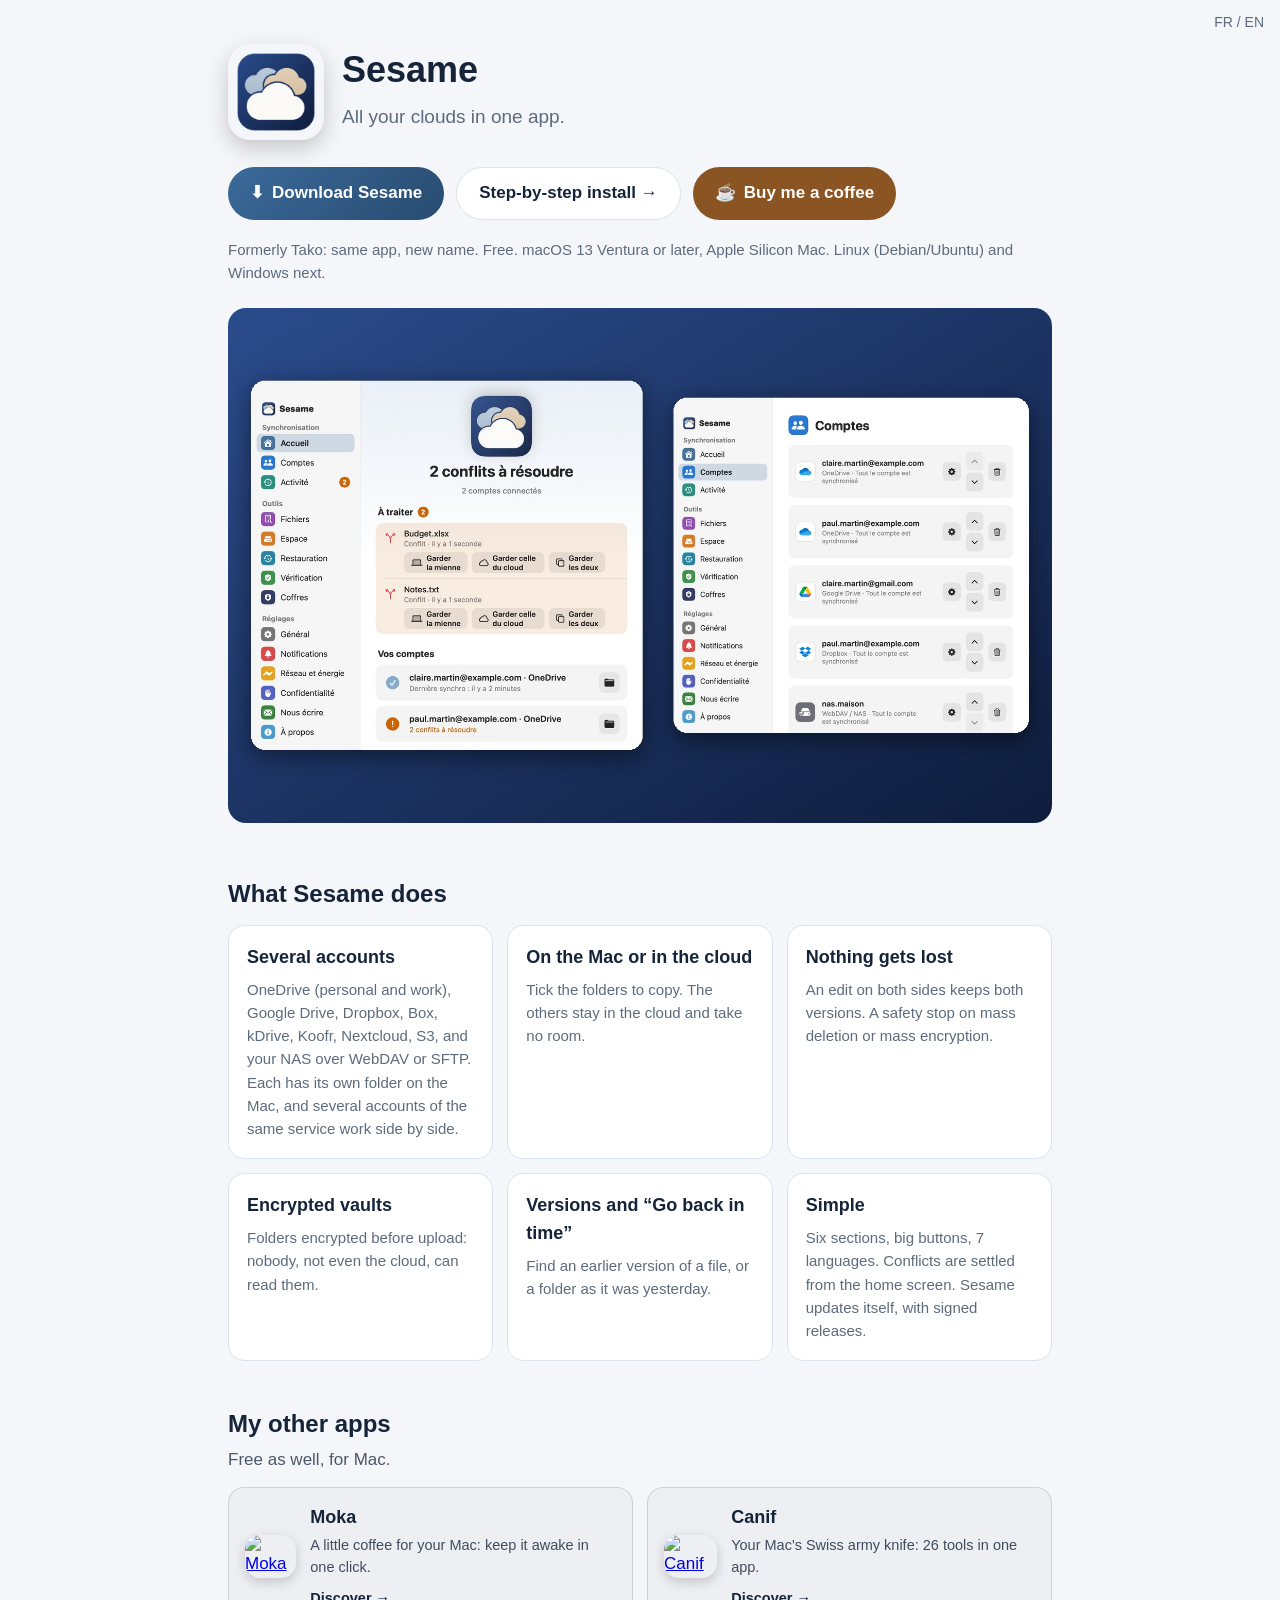
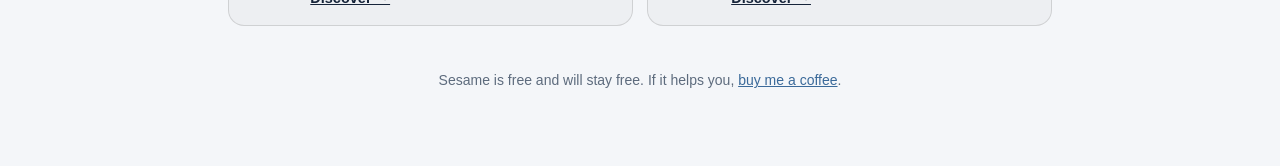
==== index.html @ ba9a7ed6 "Pages : plus de noms d'apps tierces, Canif 26 outils, Sesame se met à jour toute seule" ====
<!doctype html>
<html lang="fr">
<head>
<meta charset="utf-8">
<meta name="viewport" content="width=device-width, initial-scale=1">
<title>Sesame — tous vos clouds dans une seule application</title>
<link rel="icon" href="icon.png?v=20261104n">
<meta name="description" content="Sesame garde vos comptes OneDrive, Google Drive, Dropbox, Box et vos NAS synchronisés avec votre Mac. Vous choisissez ce qui est copié et ce qui reste dans le cloud.">
<meta property="og:title" content="Sesame — tous vos clouds dans une seule application">
<meta property="og:image" content="https://xavier38.github.io/sesame/promo.jpg?v=20261104n">
<style>
  :root { --bg:#f4f6f9; --card:#fff; --ink:#16243a; --muted:#5d6b7d; --moss:#3b6a9a; --forest:#284b70; --line:#dde3ea; }
  @media (prefers-color-scheme: dark) { :root { --bg:#11161d; --card:#1a212b; --ink:#e8edf3; --muted:#93a1b2; --line:#2a3441; --moss:#8fb4da; } }
  * { box-sizing:border-box; }
  body { margin:0; background:var(--bg); color:var(--ink); font:17px/1.55 -apple-system, BlinkMacSystemFont, "Segoe UI", Roboto, sans-serif; }
  main { max-width:860px; margin:0 auto; padding:34px 18px 60px; }
  .retour { display:inline-block; margin-bottom:10px; color:var(--moss); text-decoration:none; font-weight:600; }
  h1 { font-size:36px; margin:8px 0 4px; } h2 { font-size:24px; margin:40px 0 12px; }
  .tag { color:var(--muted); font-size:19px; margin:0 0 18px; }
  .btns { display:flex; flex-wrap:wrap; gap:12px; margin:18px 0; }
  .btn { display:inline-flex; align-items:center; gap:8px; padding:12px 22px; border-radius:999px; font-weight:700; text-decoration:none; color:#fff; background:linear-gradient(135deg,#3b6a9a,#284b70); }
  .btn.cafe { background:#8a5522; } .btn.plain { background:var(--card); color:var(--ink); border:1px solid var(--line); }
  .grid { display:grid; grid-template-columns:repeat(auto-fit,minmax(240px,1fr)); gap:14px; }
  .card { background:var(--card); border:1px solid var(--line); border-radius:16px; padding:18px; } .card h3 { margin:0 0 6px; font-size:18px; } .card p { margin:0; color:var(--muted); font-size:15px; }
  img.promo { width:100%; border-radius:18px; margin:6px 0 4px; }
  ol.etapes { padding-left:0; list-style:none; counter-reset:e; } ol.etapes li { counter-increment:e; background:var(--card); border:1px solid var(--line); border-radius:16px; padding:16px 16px 16px 64px; margin:12px 0; position:relative; }
  ol.etapes li::before { content:counter(e); position:absolute; left:16px; top:14px; width:34px; height:34px; border-radius:50%; background:var(--moss); color:#fff; font-weight:700; display:grid; place-items:center; }
  ol.etapes b { display:block; margin-bottom:2px; } .note { background:var(--card); border-left:4px solid #cc5c00; border-radius:8px; padding:12px 16px; margin:14px 0; color:var(--muted); font-size:15px; }
  footer { text-align:center; color:var(--muted); font-size:14px; margin-top:44px; } footer a { color:var(--moss); }
  .lang-en { display:none; } html.en .lang-fr { display:none; } html.en .lang-en { display:revert; }
  .switch { position:absolute; top:12px; right:16px; font-size:14px; } .switch a { color:var(--muted); cursor:pointer; }
</style>
</head>
<body>
<div class="switch"><a onclick="document.documentElement.classList.toggle('en')">FR / EN</a></div>
<main>
  <div style="display:flex;gap:18px;align-items:center;flex-wrap:wrap">
    <img src="icon.png?v=20261104n" alt="Sesame" width="96" height="96" style="border-radius:22px;box-shadow:0 8px 22px rgba(0,0,0,.2)">
    <div><h1>Sesame</h1>
      <p class="tag lang-fr">Tous vos clouds dans une seule application.</p><p class="tag lang-en">All your clouds in one app.</p></div>
  </div>
  <div class="btns">
    <a class="btn" href="https://github.com/xavier38/sesame/releases/latest/download/Sesame.zip">⬇︎ <span class="lang-fr">Télécharger Sesame</span><span class="lang-en">Download Sesame</span></a>
    <a class="btn plain" href="installation.html"><span class="lang-fr">Installer pas à pas →</span><span class="lang-en">Step-by-step install →</span></a>
    <a class="btn cafe" href="cafe.html">☕ <span class="lang-fr">Offrez-moi un café</span><span class="lang-en">Buy me a coffee</span></a>
  </div>
  <p class="tag lang-fr" style="font-size:15px">Anciennement Tako : même app, nouveau nom. Gratuit. macOS 13 Ventura ou plus récent, Mac Apple Silicon. Linux (Debian/Ubuntu) et Windows ensuite.</p>
  <p class="tag lang-en" style="font-size:15px">Formerly Tako: same app, new name. Free. macOS 13 Ventura or later, Apple Silicon Mac. Linux (Debian/Ubuntu) and Windows next.</p>
  <img class="promo" src="promo.jpg?v=20261104n" alt="Sesame : l'accueil avec les conflits à résoudre, et le choix des dossiers à copier sur le Mac">

  <h2 class="lang-fr">Ce que fait Sesame</h2><h2 class="lang-en">What Sesame does</h2>
  <div class="grid">
    <div class="card"><h3 class="lang-fr">Plusieurs comptes</h3><h3 class="lang-en">Several accounts</h3>
      <p class="lang-fr">OneDrive (personnel et professionnel), Google Drive, Dropbox, Box, kDrive, Koofr, Nextcloud, S3, et vos NAS en WebDAV ou SFTP. Chacun a son dossier sur le Mac, et plusieurs comptes du même service fonctionnent ensemble.</p><p class="lang-en">OneDrive (personal and work), Google Drive, Dropbox, Box, kDrive, Koofr, Nextcloud, S3, and your NAS over WebDAV or SFTP. Each has its own folder on the Mac, and several accounts of the same service work side by side.</p></div>
    <div class="card"><h3 class="lang-fr">Sur le Mac ou dans le cloud</h3><h3 class="lang-en">On the Mac or in the cloud</h3>
      <p class="lang-fr">Cochez les dossiers à copier. Les autres restent dans le cloud, sans prendre de place.</p><p class="lang-en">Tick the folders to copy. The others stay in the cloud and take no room.</p></div>
    <div class="card"><h3 class="lang-fr">Rien ne se perd</h3><h3 class="lang-en">Nothing gets lost</h3>
      <p class="lang-fr">Une modification des deux côtés garde les deux versions. Arrêt de sécurité en cas de suppression ou de chiffrement en masse.</p><p class="lang-en">An edit on both sides keeps both versions. A safety stop on mass deletion or mass encryption.</p></div>
    <div class="card"><h3 class="lang-fr">Coffres chiffrés</h3><h3 class="lang-en">Encrypted vaults</h3>
      <p class="lang-fr">Des dossiers chiffrés avant envoi : personne, pas même le cloud, ne peut les lire.</p><p class="lang-en">Folders encrypted before upload: nobody, not even the cloud, can read them.</p></div>
    <div class="card"><h3 class="lang-fr">Versions et « Remonter le temps »</h3><h3 class="lang-en">Versions and “Go back in time”</h3>
      <p class="lang-fr">Retrouvez une ancienne version d'un fichier, ou un dossier tel qu'il était hier.</p><p class="lang-en">Find an earlier version of a file, or a folder as it was yesterday.</p></div>
    <div class="card"><h3 class="lang-fr">Simple</h3><h3 class="lang-en">Simple</h3>
      <p class="lang-fr">Six rubriques, de gros boutons, 7 langues. Les conflits se règlent depuis l'accueil. Sesame se met à jour toute seule, avec des versions signées.</p><p class="lang-en">Six sections, big buttons, 7 languages. Conflicts are settled from the home screen. Sesame updates itself, with signed releases.</p></div>
  </div>
  <section id="autres-apps" data-current="sesame"></section>
  <footer>
    <p class="lang-fr">Sesame est gratuit et le restera. S'il vous rend service, <a href="cafe.html">offrez-moi un café</a>.</p>
    <p class="lang-en">Sesame is free and will stay free. If it helps you, <a href="cafe.html">buy me a coffee</a>.</p>
  </footer>
</main>
<script src="autres-apps.js?v=20261104p"></script>
<script>if ((navigator.language || "fr").toLowerCase().indexOf("fr") !== 0) document.documentElement.classList.add("en");</script>
</body>
</html>
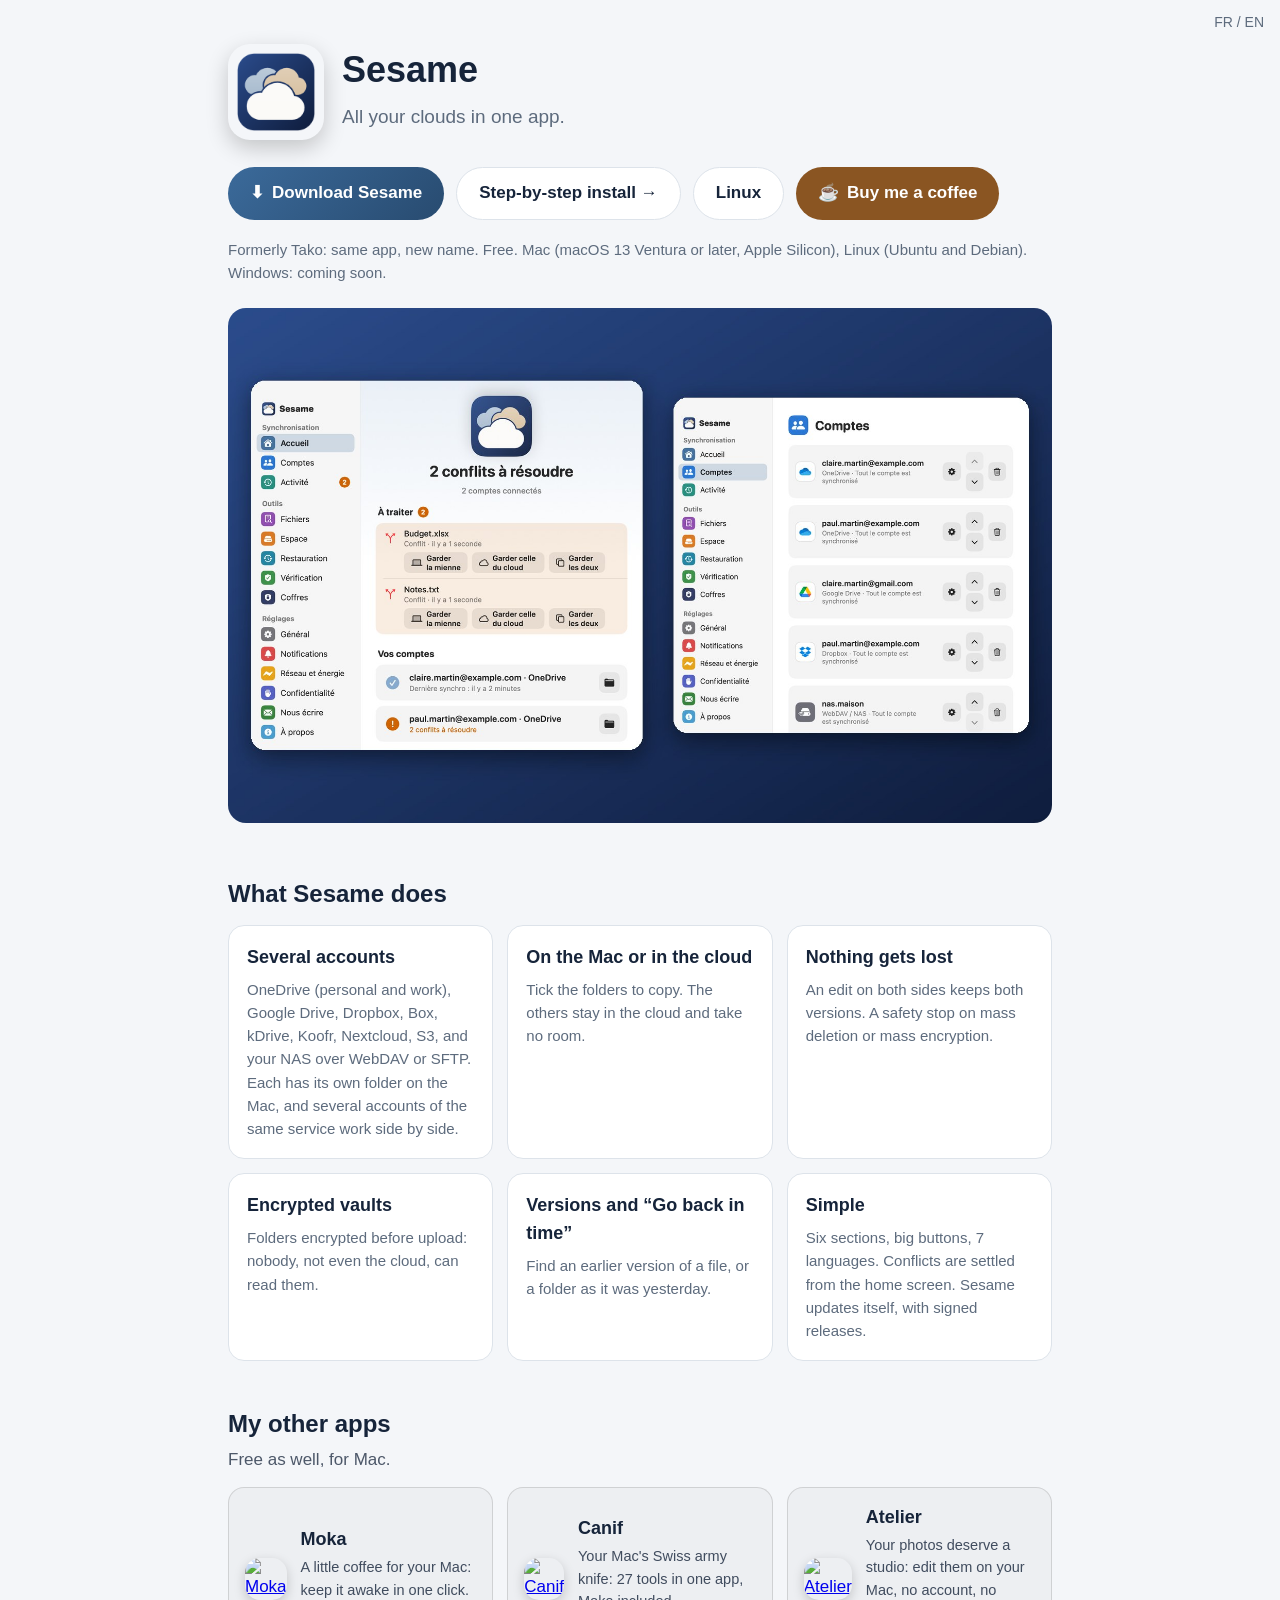
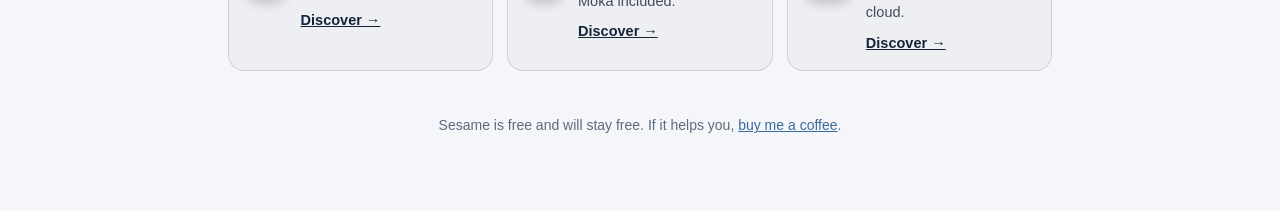
==== commit eb4e6610: "Sesame 0.7.0 : page d'installation Linux ; Windows bientôt Co-Authored-By: Claude Opus 5.5 <noreply@" ====
--- a/index.html
+++ b/index.html
@@ -42,10 +42,11 @@
   <div class="btns">
     <a class="btn" href="https://github.com/xavier38/sesame/releases/latest/download/Sesame.zip">⬇︎ <span class="lang-fr">Télécharger Sesame</span><span class="lang-en">Download Sesame</span></a>
     <a class="btn plain" href="installation.html"><span class="lang-fr">Installer pas à pas →</span><span class="lang-en">Step-by-step install →</span></a>
+    <a class="btn plain" href="linux.html">Linux</a>
     <a class="btn cafe" href="cafe.html">☕ <span class="lang-fr">Offrez-moi un café</span><span class="lang-en">Buy me a coffee</span></a>
   </div>
-  <p class="tag lang-fr" style="font-size:15px">Anciennement Tako : même app, nouveau nom. Gratuit. macOS 13 Ventura ou plus récent, Mac Apple Silicon. Linux (Debian/Ubuntu) et Windows ensuite.</p>
-  <p class="tag lang-en" style="font-size:15px">Formerly Tako: same app, new name. Free. macOS 13 Ventura or later, Apple Silicon Mac. Linux (Debian/Ubuntu) and Windows next.</p>
+  <p class="tag lang-fr" style="font-size:15px">Anciennement Tako : même app, nouveau nom. Gratuit. Mac (macOS 13 Ventura ou plus récent, Apple Silicon), Linux (Ubuntu et Debian). Windows : bientôt.</p>
+  <p class="tag lang-en" style="font-size:15px">Formerly Tako: same app, new name. Free. Mac (macOS 13 Ventura or later, Apple Silicon), Linux (Ubuntu and Debian). Windows: coming soon.</p>
   <img class="promo" src="promo.jpg?v=20261104n" alt="Sesame : l'accueil avec les conflits à résoudre, et le choix des dossiers à copier sur le Mac">
 
   <h2 class="lang-fr">Ce que fait Sesame</h2><h2 class="lang-en">What Sesame does</h2>
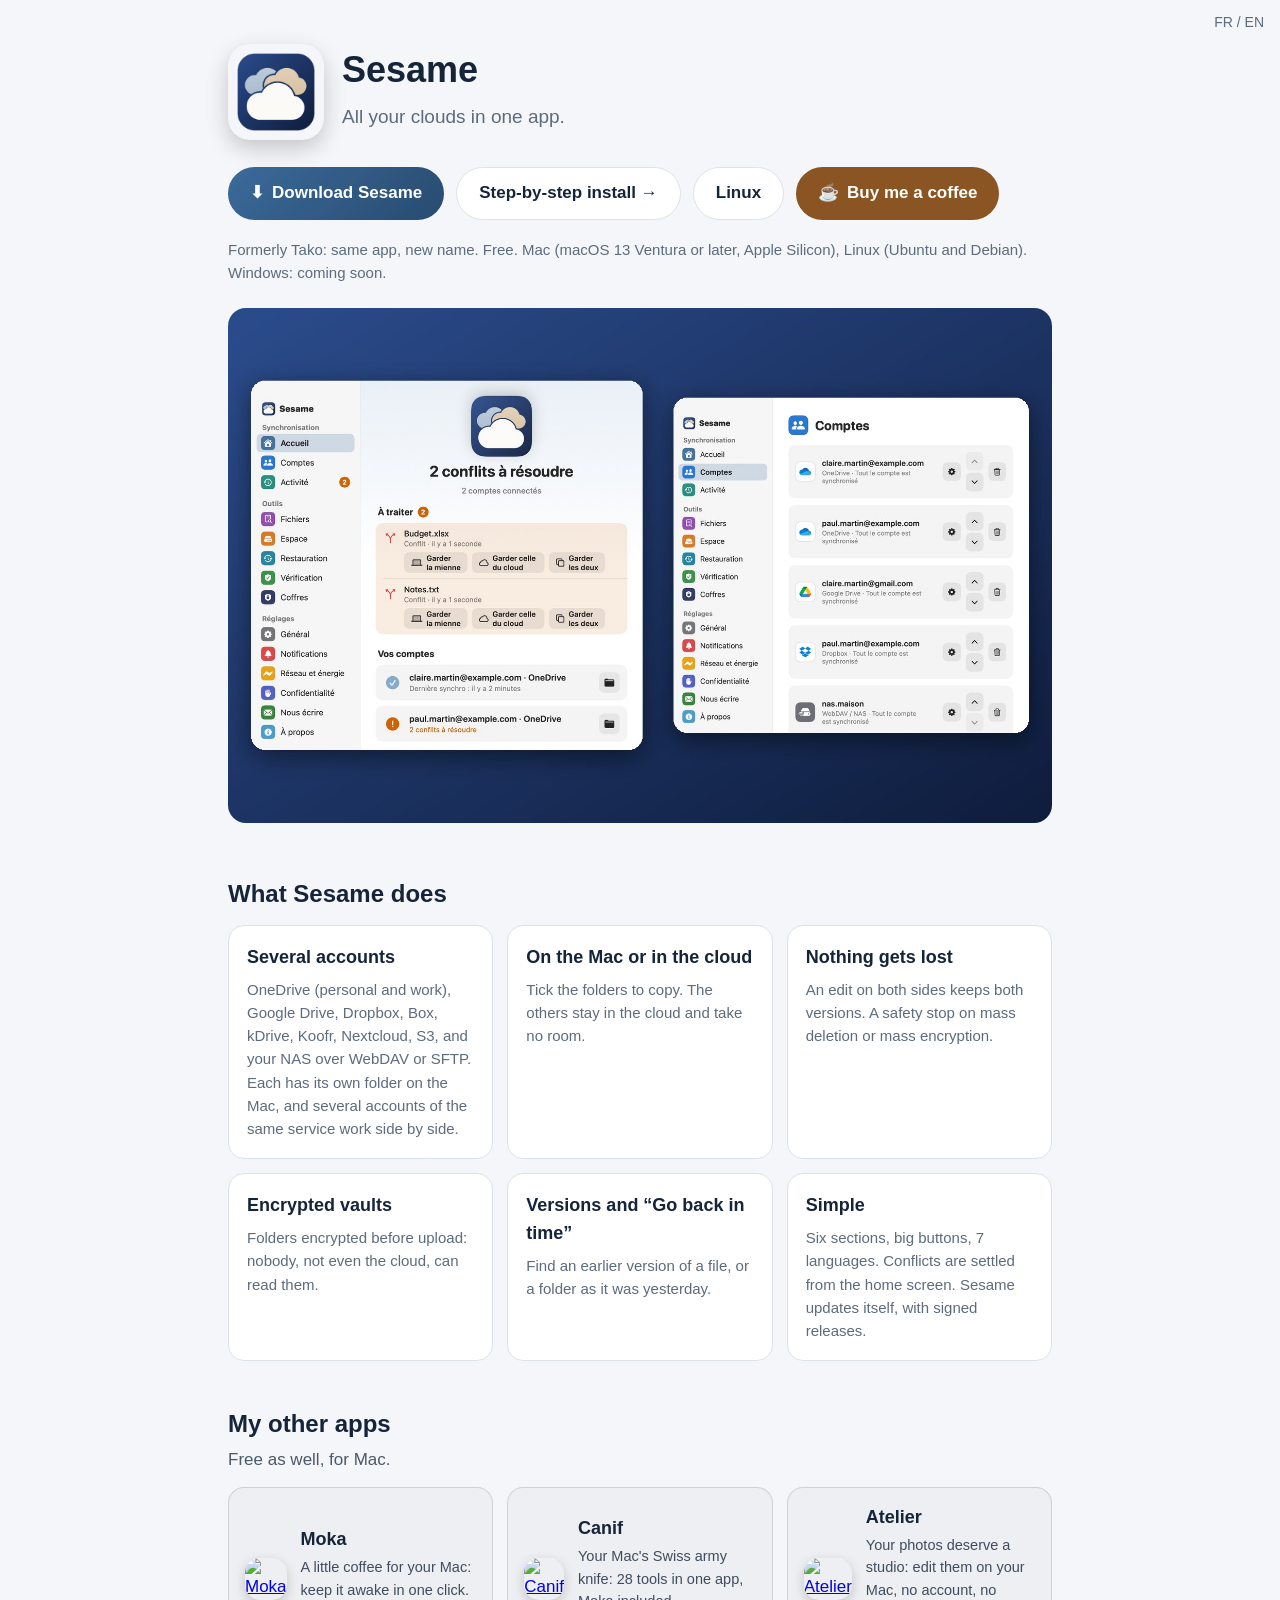
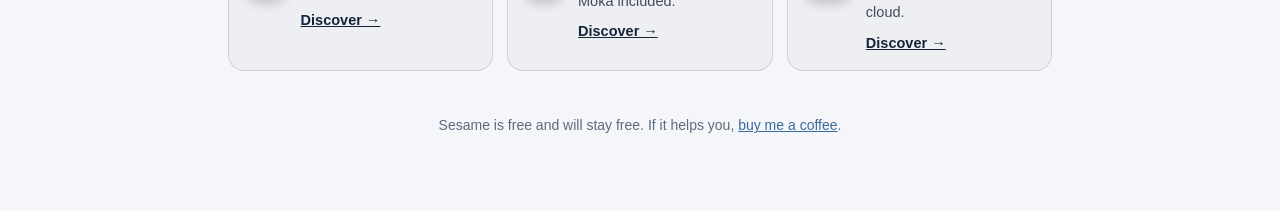
==== commit 20b58254: "Canif : 28 outils, carte mise à jour Co-Authored-By: Claude Opus 5.5 <noreply@anthropic.com>" ====
--- a/index.html
+++ b/index.html
@@ -70,7 +70,7 @@
     <p class="lang-en">Sesame is free and will stay free. If it helps you, <a href="cafe.html">buy me a coffee</a>.</p>
   </footer>
 </main>
-<script src="autres-apps.js?v=20261104p"></script>
+<script src="autres-apps.js?v=canif070"></script>
 <script>if ((navigator.language || "fr").toLowerCase().indexOf("fr") !== 0) document.documentElement.classList.add("en");</script>
 </body>
 </html>
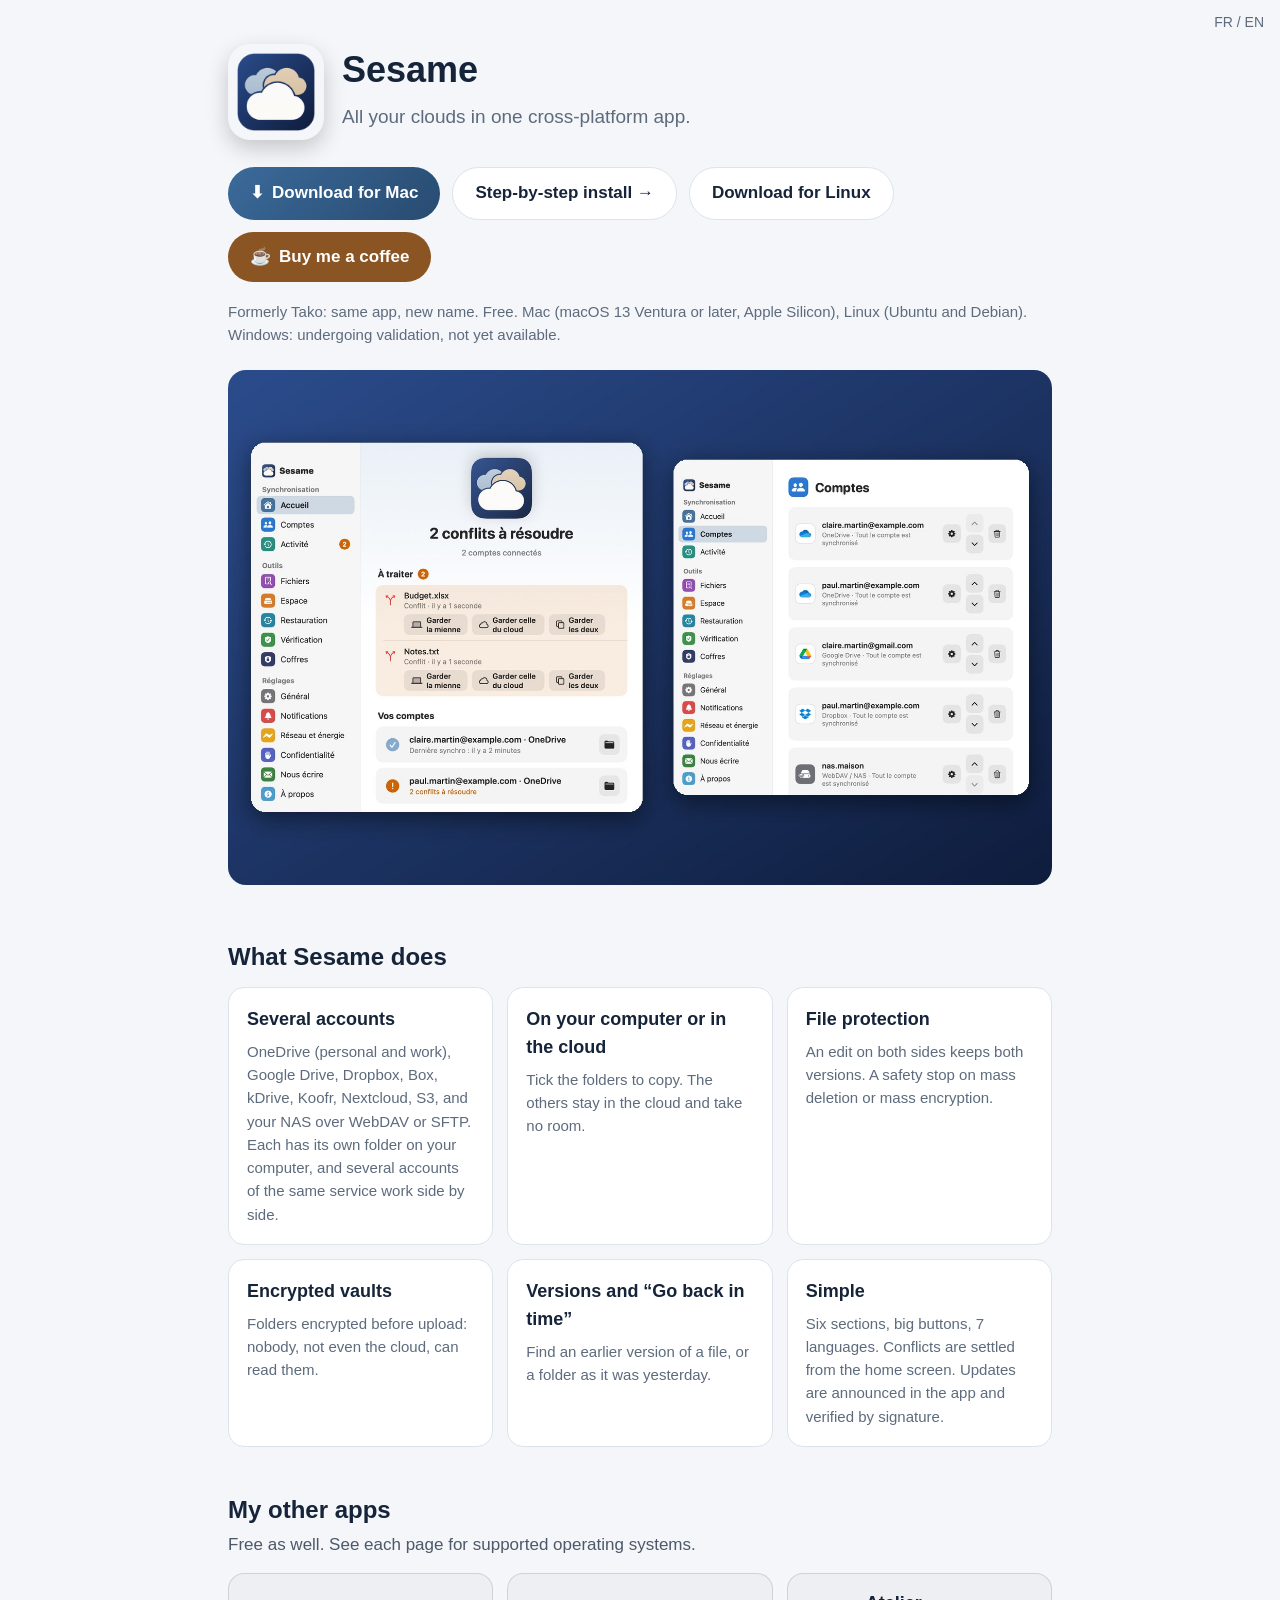
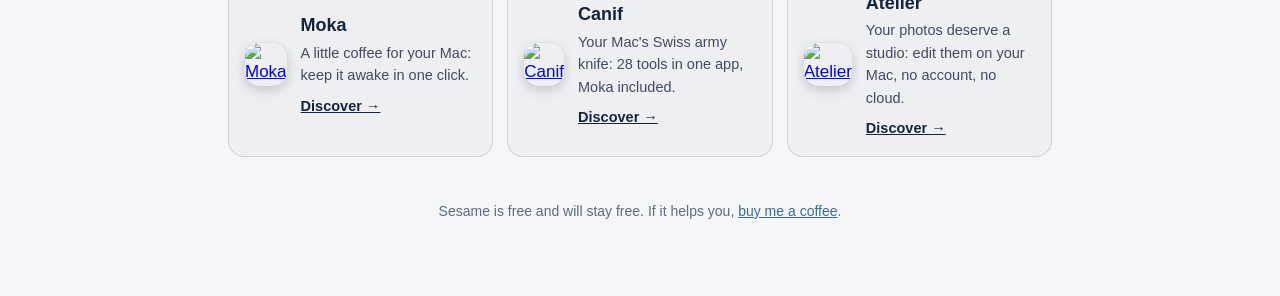
==== commit f9209847: "Présenter Sesame comme une application multi-OS et préciser sa disponibilité" ====
--- a/index.html
+++ b/index.html
@@ -5,7 +5,7 @@
 <meta name="viewport" content="width=device-width, initial-scale=1">
 <title>Sesame — tous vos clouds dans une seule application</title>
 <link rel="icon" href="icon.png?v=20261104n">
-<meta name="description" content="Sesame garde vos comptes OneDrive, Google Drive, Dropbox, Box et vos NAS synchronisés avec votre Mac. Vous choisissez ce qui est copié et ce qui reste dans le cloud.">
+<meta name="description" content="Sesame garde vos comptes OneDrive, Google Drive, Dropbox, Box et vos NAS synchronisés avec votre ordinateur. Vous choisissez ce qui est copié et ce qui reste dans le cloud.">
 <meta property="og:title" content="Sesame — tous vos clouds dans une seule application">
 <meta property="og:image" content="https://xavier38.github.io/sesame/promo.jpg?v=20261104n">
 <style>
@@ -37,32 +37,32 @@
   <div style="display:flex;gap:18px;align-items:center;flex-wrap:wrap">
     <img src="icon.png?v=20261104n" alt="Sesame" width="96" height="96" style="border-radius:22px;box-shadow:0 8px 22px rgba(0,0,0,.2)">
     <div><h1>Sesame</h1>
-      <p class="tag lang-fr">Tous vos clouds dans une seule application.</p><p class="tag lang-en">All your clouds in one app.</p></div>
+      <p class="tag lang-fr">Tous vos clouds dans une application multi-OS.</p><p class="tag lang-en">All your clouds in one cross-platform app.</p></div>
   </div>
   <div class="btns">
-    <a class="btn" href="https://github.com/xavier38/sesame/releases/latest/download/Sesame.zip">⬇︎ <span class="lang-fr">Télécharger Sesame</span><span class="lang-en">Download Sesame</span></a>
+    <a class="btn" href="https://github.com/xavier38/sesame/releases/latest/download/Sesame.zip">⬇︎ <span class="lang-fr">Télécharger pour Mac</span><span class="lang-en">Download for Mac</span></a>
     <a class="btn plain" href="installation.html"><span class="lang-fr">Installer pas à pas →</span><span class="lang-en">Step-by-step install →</span></a>
-    <a class="btn plain" href="linux.html">Linux</a>
+    <a class="btn plain" href="linux.html"><span class="lang-fr">Télécharger pour Linux</span><span class="lang-en">Download for Linux</span></a>
     <a class="btn cafe" href="cafe.html">☕ <span class="lang-fr">Offrez-moi un café</span><span class="lang-en">Buy me a coffee</span></a>
   </div>
-  <p class="tag lang-fr" style="font-size:15px">Anciennement Tako : même app, nouveau nom. Gratuit. Mac (macOS 13 Ventura ou plus récent, Apple Silicon), Linux (Ubuntu et Debian). Windows : bientôt.</p>
-  <p class="tag lang-en" style="font-size:15px">Formerly Tako: same app, new name. Free. Mac (macOS 13 Ventura or later, Apple Silicon), Linux (Ubuntu and Debian). Windows: coming soon.</p>
-  <img class="promo" src="promo.jpg?v=20261104n" alt="Sesame : l'accueil avec les conflits à résoudre, et le choix des dossiers à copier sur le Mac">
+  <p class="tag lang-fr" style="font-size:15px">Anciennement Tako : même app, nouveau nom. Gratuit. Mac (macOS 13 Ventura ou plus récent, Apple Silicon), Linux (Ubuntu et Debian). Windows : en cours de validation, pas encore disponible.</p>
+  <p class="tag lang-en" style="font-size:15px">Formerly Tako: same app, new name. Free. Mac (macOS 13 Ventura or later, Apple Silicon), Linux (Ubuntu and Debian). Windows: undergoing validation, not yet available.</p>
+  <img class="promo" src="promo.jpg?v=20261104n" alt="Sesame sur macOS : accueil, conflits et choix des dossiers à copier">
 
   <h2 class="lang-fr">Ce que fait Sesame</h2><h2 class="lang-en">What Sesame does</h2>
   <div class="grid">
     <div class="card"><h3 class="lang-fr">Plusieurs comptes</h3><h3 class="lang-en">Several accounts</h3>
-      <p class="lang-fr">OneDrive (personnel et professionnel), Google Drive, Dropbox, Box, kDrive, Koofr, Nextcloud, S3, et vos NAS en WebDAV ou SFTP. Chacun a son dossier sur le Mac, et plusieurs comptes du même service fonctionnent ensemble.</p><p class="lang-en">OneDrive (personal and work), Google Drive, Dropbox, Box, kDrive, Koofr, Nextcloud, S3, and your NAS over WebDAV or SFTP. Each has its own folder on the Mac, and several accounts of the same service work side by side.</p></div>
-    <div class="card"><h3 class="lang-fr">Sur le Mac ou dans le cloud</h3><h3 class="lang-en">On the Mac or in the cloud</h3>
+      <p class="lang-fr">OneDrive (personnel et professionnel), Google Drive, Dropbox, Box, kDrive, Koofr, Nextcloud, S3, et vos NAS en WebDAV ou SFTP. Chacun a son dossier sur votre ordinateur, et plusieurs comptes du même service fonctionnent ensemble.</p><p class="lang-en">OneDrive (personal and work), Google Drive, Dropbox, Box, kDrive, Koofr, Nextcloud, S3, and your NAS over WebDAV or SFTP. Each has its own folder on your computer, and several accounts of the same service work side by side.</p></div>
+    <div class="card"><h3 class="lang-fr">Sur votre ordinateur ou dans le cloud</h3><h3 class="lang-en">On your computer or in the cloud</h3>
       <p class="lang-fr">Cochez les dossiers à copier. Les autres restent dans le cloud, sans prendre de place.</p><p class="lang-en">Tick the folders to copy. The others stay in the cloud and take no room.</p></div>
-    <div class="card"><h3 class="lang-fr">Rien ne se perd</h3><h3 class="lang-en">Nothing gets lost</h3>
+    <div class="card"><h3 class="lang-fr">Protection des fichiers</h3><h3 class="lang-en">File protection</h3>
       <p class="lang-fr">Une modification des deux côtés garde les deux versions. Arrêt de sécurité en cas de suppression ou de chiffrement en masse.</p><p class="lang-en">An edit on both sides keeps both versions. A safety stop on mass deletion or mass encryption.</p></div>
     <div class="card"><h3 class="lang-fr">Coffres chiffrés</h3><h3 class="lang-en">Encrypted vaults</h3>
       <p class="lang-fr">Des dossiers chiffrés avant envoi : personne, pas même le cloud, ne peut les lire.</p><p class="lang-en">Folders encrypted before upload: nobody, not even the cloud, can read them.</p></div>
     <div class="card"><h3 class="lang-fr">Versions et « Remonter le temps »</h3><h3 class="lang-en">Versions and “Go back in time”</h3>
       <p class="lang-fr">Retrouvez une ancienne version d'un fichier, ou un dossier tel qu'il était hier.</p><p class="lang-en">Find an earlier version of a file, or a folder as it was yesterday.</p></div>
     <div class="card"><h3 class="lang-fr">Simple</h3><h3 class="lang-en">Simple</h3>
-      <p class="lang-fr">Six rubriques, de gros boutons, 7 langues. Les conflits se règlent depuis l'accueil. Sesame se met à jour toute seule, avec des versions signées.</p><p class="lang-en">Six sections, big buttons, 7 languages. Conflicts are settled from the home screen. Sesame updates itself, with signed releases.</p></div>
+      <p class="lang-fr">Six rubriques, de gros boutons, 7 langues. Les conflits se règlent depuis l'accueil. Les mises à jour sont annoncées dans l’application et vérifiées par signature.</p><p class="lang-en">Six sections, big buttons, 7 languages. Conflicts are settled from the home screen. Updates are announced in the app and verified by signature.</p></div>
   </div>
   <section id="autres-apps" data-current="sesame"></section>
   <footer>
@@ -70,7 +70,7 @@
     <p class="lang-en">Sesame is free and will stay free. If it helps you, <a href="cafe.html">buy me a coffee</a>.</p>
   </footer>
 </main>
-<script src="autres-apps.js?v=canif070"></script>
+<script src="autres-apps.js?v=multios20261106"></script>
 <script>if ((navigator.language || "fr").toLowerCase().indexOf("fr") !== 0) document.documentElement.classList.add("en");</script>
 </body>
 </html>
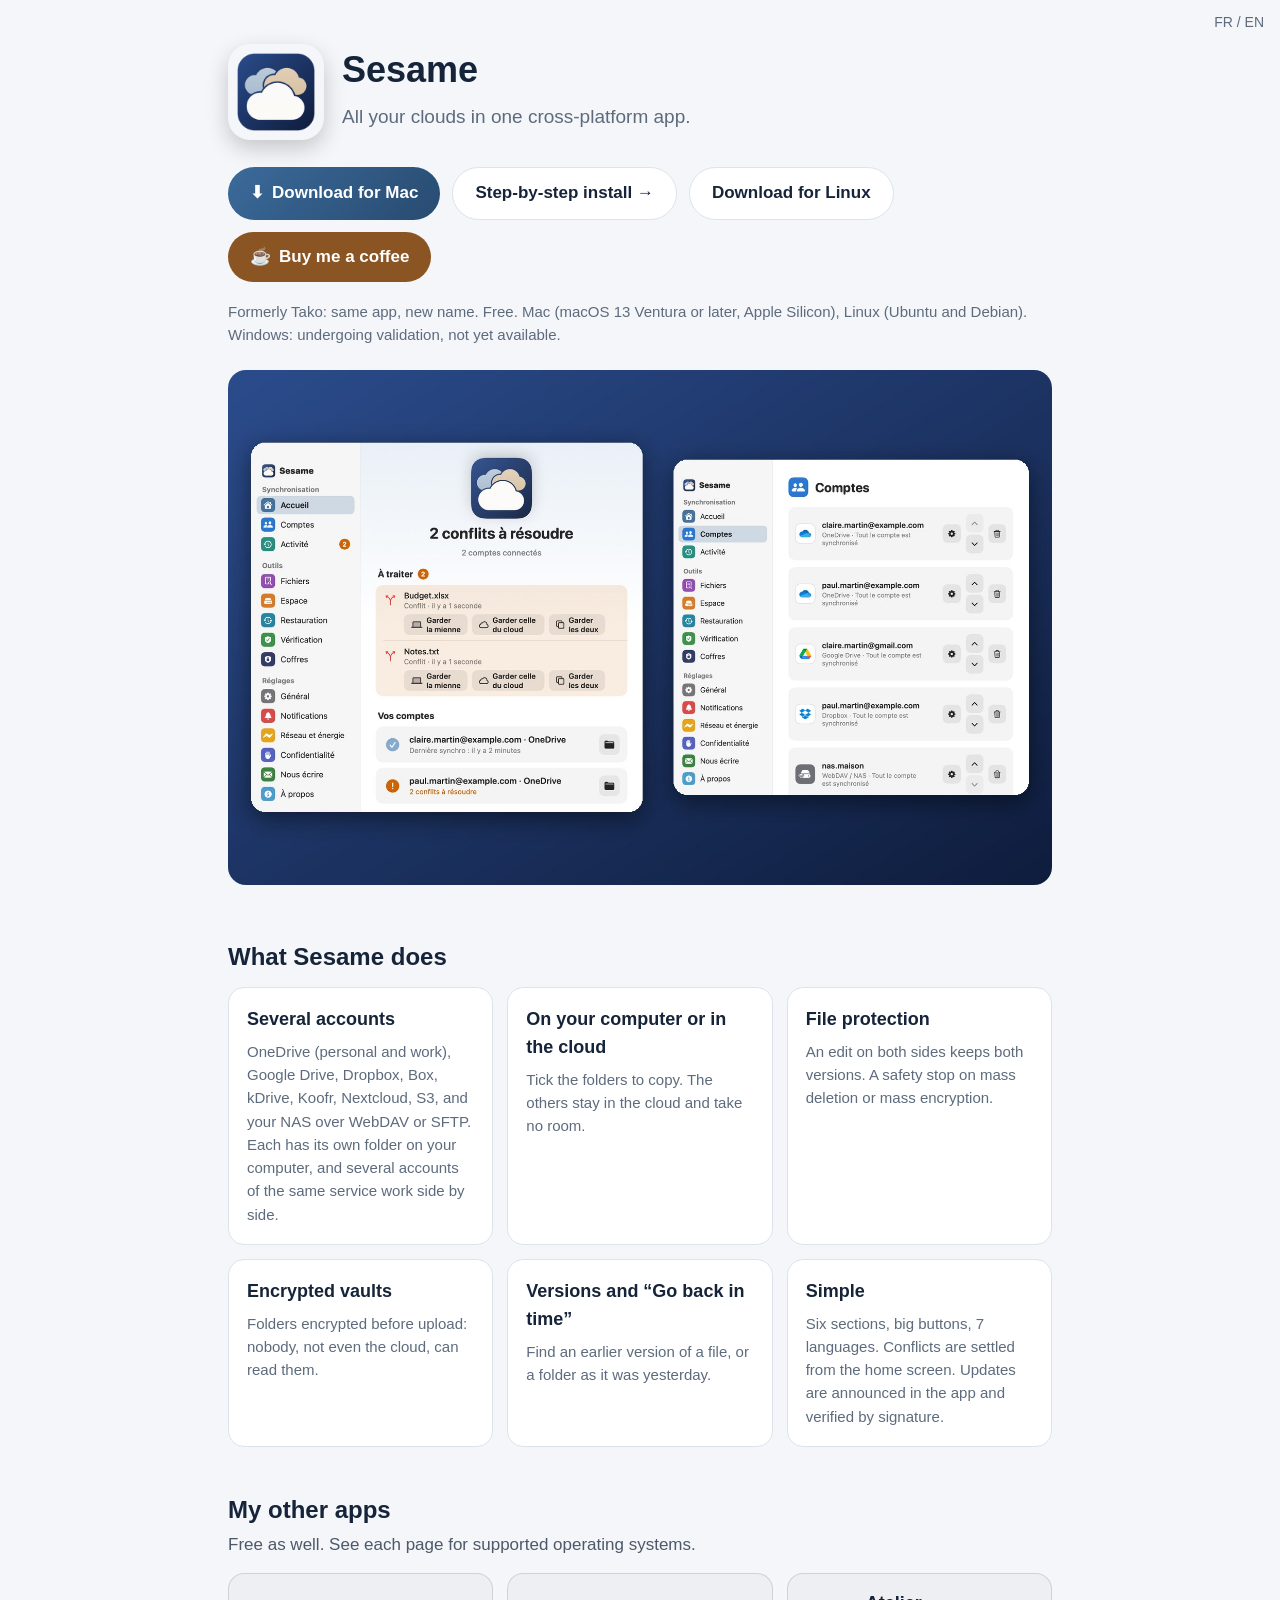
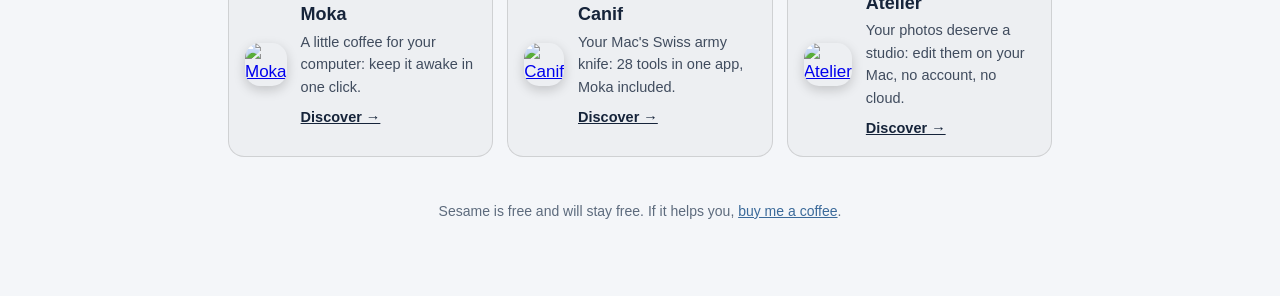
==== commit 5bae5a03: "Corriger la présentation multi-OS de Moka" ====
--- a/index.html
+++ b/index.html
@@ -70,7 +70,7 @@
     <p class="lang-en">Sesame is free and will stay free. If it helps you, <a href="cafe.html">buy me a coffee</a>.</p>
   </footer>
 </main>
-<script src="autres-apps.js?v=multios20261106"></script>
+<script src="autres-apps.js?v=mokamultios20261106"></script>
 <script>if ((navigator.language || "fr").toLowerCase().indexOf("fr") !== 0) document.documentElement.classList.add("en");</script>
 </body>
 </html>
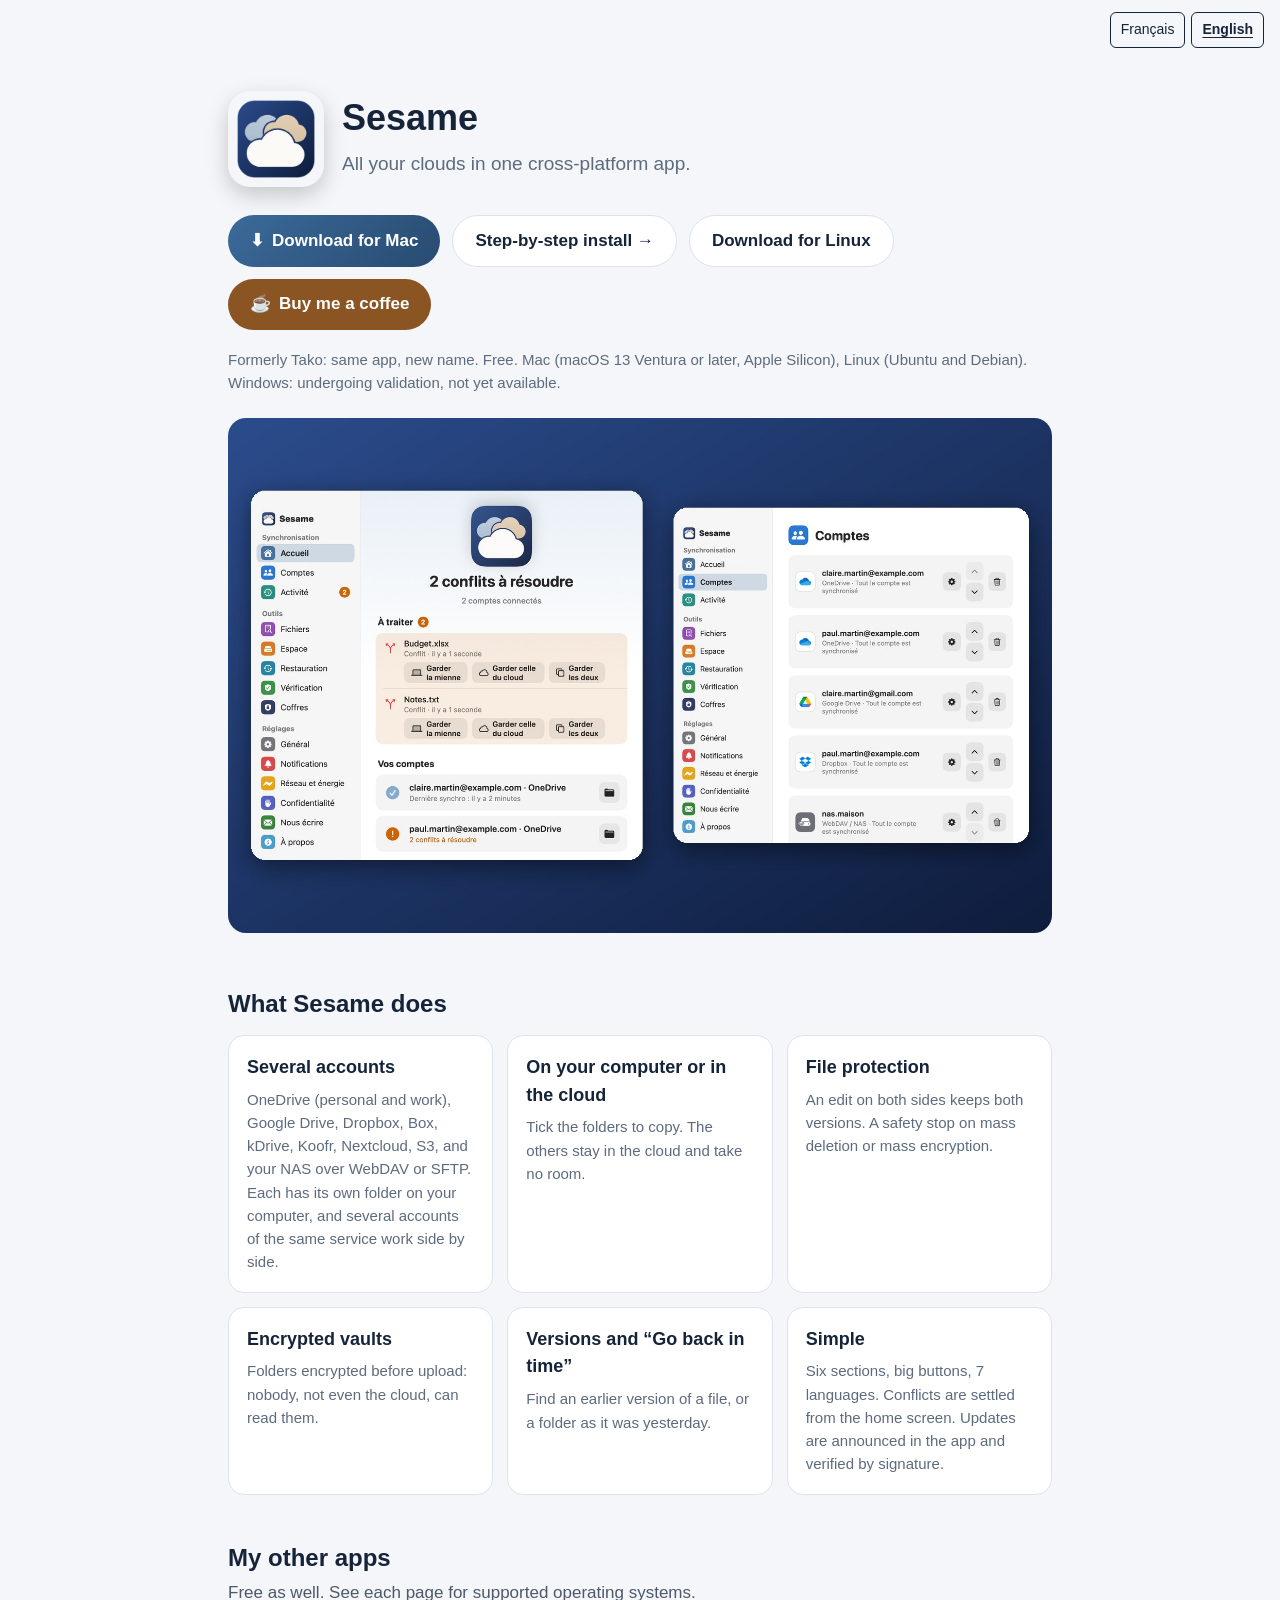
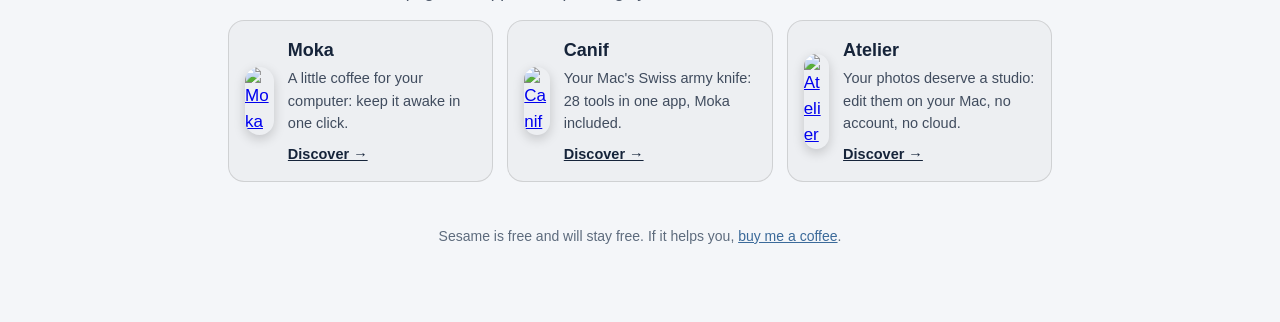
==== commit ebee36e9: "Accessibilité : clavier, langues, focus et affichage étroit" ====
--- a/index.html
+++ b/index.html
@@ -30,6 +30,8 @@
   .lang-en { display:none; } html.en .lang-fr { display:none; } html.en .lang-en { display:revert; }
   .switch { position:absolute; top:12px; right:16px; font-size:14px; } .switch a { color:var(--muted); cursor:pointer; }
 </style>
+<link rel="stylesheet" href="site-accessibility.css?v=20261107">
+<script defer src="site-accessibility.js?v=20261107"></script>
 </head>
 <body>
 <div class="switch"><a onclick="document.documentElement.classList.toggle('en')">FR / EN</a></div>
--- a/site-accessibility.css
+++ b/site-accessibility.css
@@ -0,0 +1,22 @@
+:root { --a11y-focus:#165fa8; }
+@media (prefers-color-scheme:dark) { :root { --a11y-focus:#b6d6ff; } }
+:focus-visible { outline:3px solid var(--a11y-focus); outline-offset:3px; scroll-margin-block:16px; }
+main:focus-visible { outline-offset:-3px; }
+.a11y-skip { position:fixed; top:8px; left:8px; z-index:1000; transform:translateY(-180%); padding:12px 18px; border-radius:8px; background:#10243a; color:#fff; font-size:17px; font-weight:700; text-decoration:underline; }
+.a11y-skip:focus { transform:none; }
+.a11y-language { padding:6px 10px; min-height:32px; border:1px solid currentColor; border-radius:6px; background:transparent; color:inherit; font:inherit; cursor:pointer; }
+.a11y-language[lang] { display:inline-block !important; }
+.a11y-language-group { display:inline-flex; flex-wrap:wrap; gap:6px; }
+.a11y-language[aria-pressed="true"] { font-weight:700; text-decoration:underline; text-underline-offset:3px; }
+pre { white-space:pre-wrap; overflow-wrap:anywhere; }
+.dl,.download,.coffee-btn { max-width:100%; white-space:normal; overflow-wrap:anywhere; }
+.dl > span { min-width:0; }
+button,input,select,textarea { max-width:100%; }
+@media (prefers-reduced-motion:reduce) { html { scroll-behavior:auto; } *,*::before,*::after { animation:none !important; transition:none !important; } }
+@media (forced-colors:active) { :focus-visible { outline-color:Highlight; } .a11y-language[aria-pressed="true"] { border:2px solid Highlight; } }
+
+main { overflow-wrap:anywhere; }
+header { flex-wrap:wrap; }
+header h1 { min-width:0; }
+
+.switch { position:static; display:flex; justify-content:flex-end; padding:12px 16px 0; }
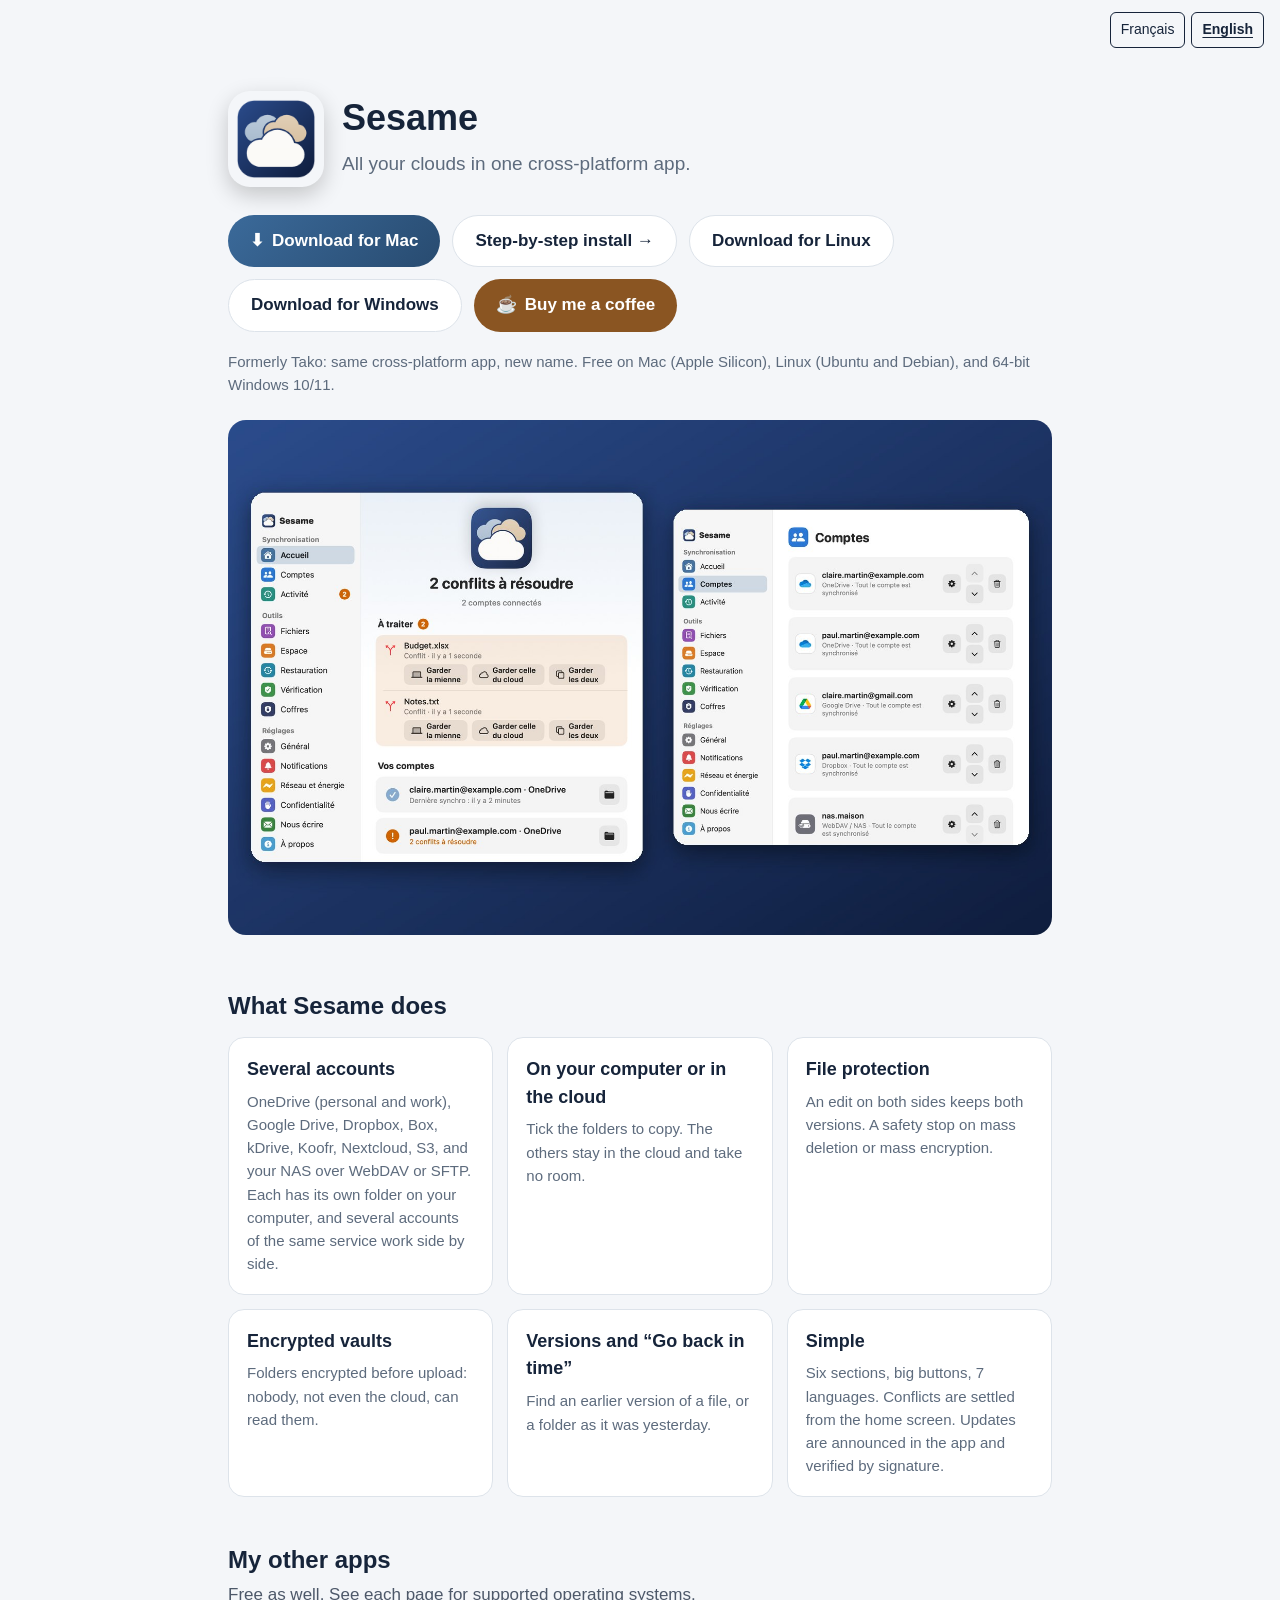
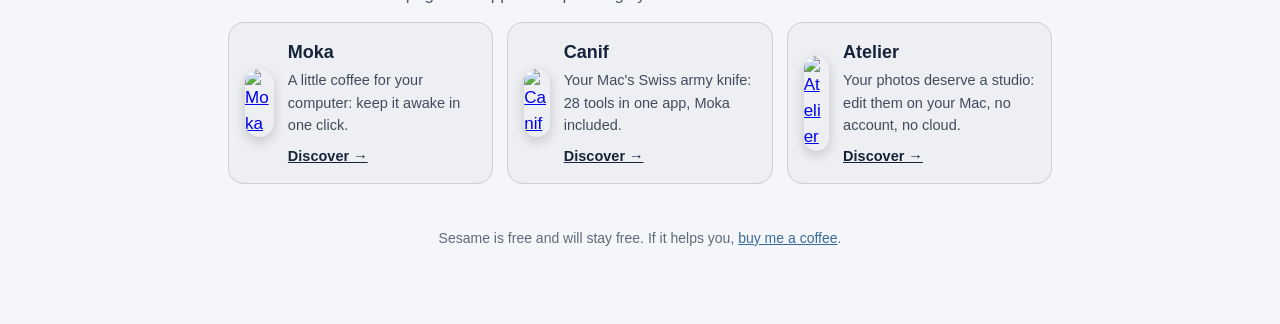
==== commit efb6bf7c: "Publish Sesame Windows 0.7.2 and guide" ====
--- a/index.html
+++ b/index.html
@@ -45,10 +45,11 @@
     <a class="btn" href="https://github.com/xavier38/sesame/releases/latest/download/Sesame.zip">⬇︎ <span class="lang-fr">Télécharger pour Mac</span><span class="lang-en">Download for Mac</span></a>
     <a class="btn plain" href="installation.html"><span class="lang-fr">Installer pas à pas →</span><span class="lang-en">Step-by-step install →</span></a>
     <a class="btn plain" href="linux.html"><span class="lang-fr">Télécharger pour Linux</span><span class="lang-en">Download for Linux</span></a>
+    <a class="btn plain" href="windows.html"><span class="lang-fr">Télécharger pour Windows</span><span class="lang-en">Download for Windows</span></a>
     <a class="btn cafe" href="cafe.html">☕ <span class="lang-fr">Offrez-moi un café</span><span class="lang-en">Buy me a coffee</span></a>
   </div>
-  <p class="tag lang-fr" style="font-size:15px">Anciennement Tako : même app, nouveau nom. Gratuit. Mac (macOS 13 Ventura ou plus récent, Apple Silicon), Linux (Ubuntu et Debian). Windows : en cours de validation, pas encore disponible.</p>
-  <p class="tag lang-en" style="font-size:15px">Formerly Tako: same app, new name. Free. Mac (macOS 13 Ventura or later, Apple Silicon), Linux (Ubuntu and Debian). Windows: undergoing validation, not yet available.</p>
+  <p class="tag lang-fr" style="font-size:15px">Anciennement Tako : même application multi-OS, nouveau nom. Gratuite sur Mac (Apple Silicon), Linux (Ubuntu et Debian) et Windows 10/11 64 bits.</p>
+  <p class="tag lang-en" style="font-size:15px">Formerly Tako: same cross-platform app, new name. Free on Mac (Apple Silicon), Linux (Ubuntu and Debian), and 64-bit Windows 10/11.</p>
   <img class="promo" src="promo.jpg?v=20261104n" alt="Sesame sur macOS : accueil, conflits et choix des dossiers à copier">
 
   <h2 class="lang-fr">Ce que fait Sesame</h2><h2 class="lang-en">What Sesame does</h2>
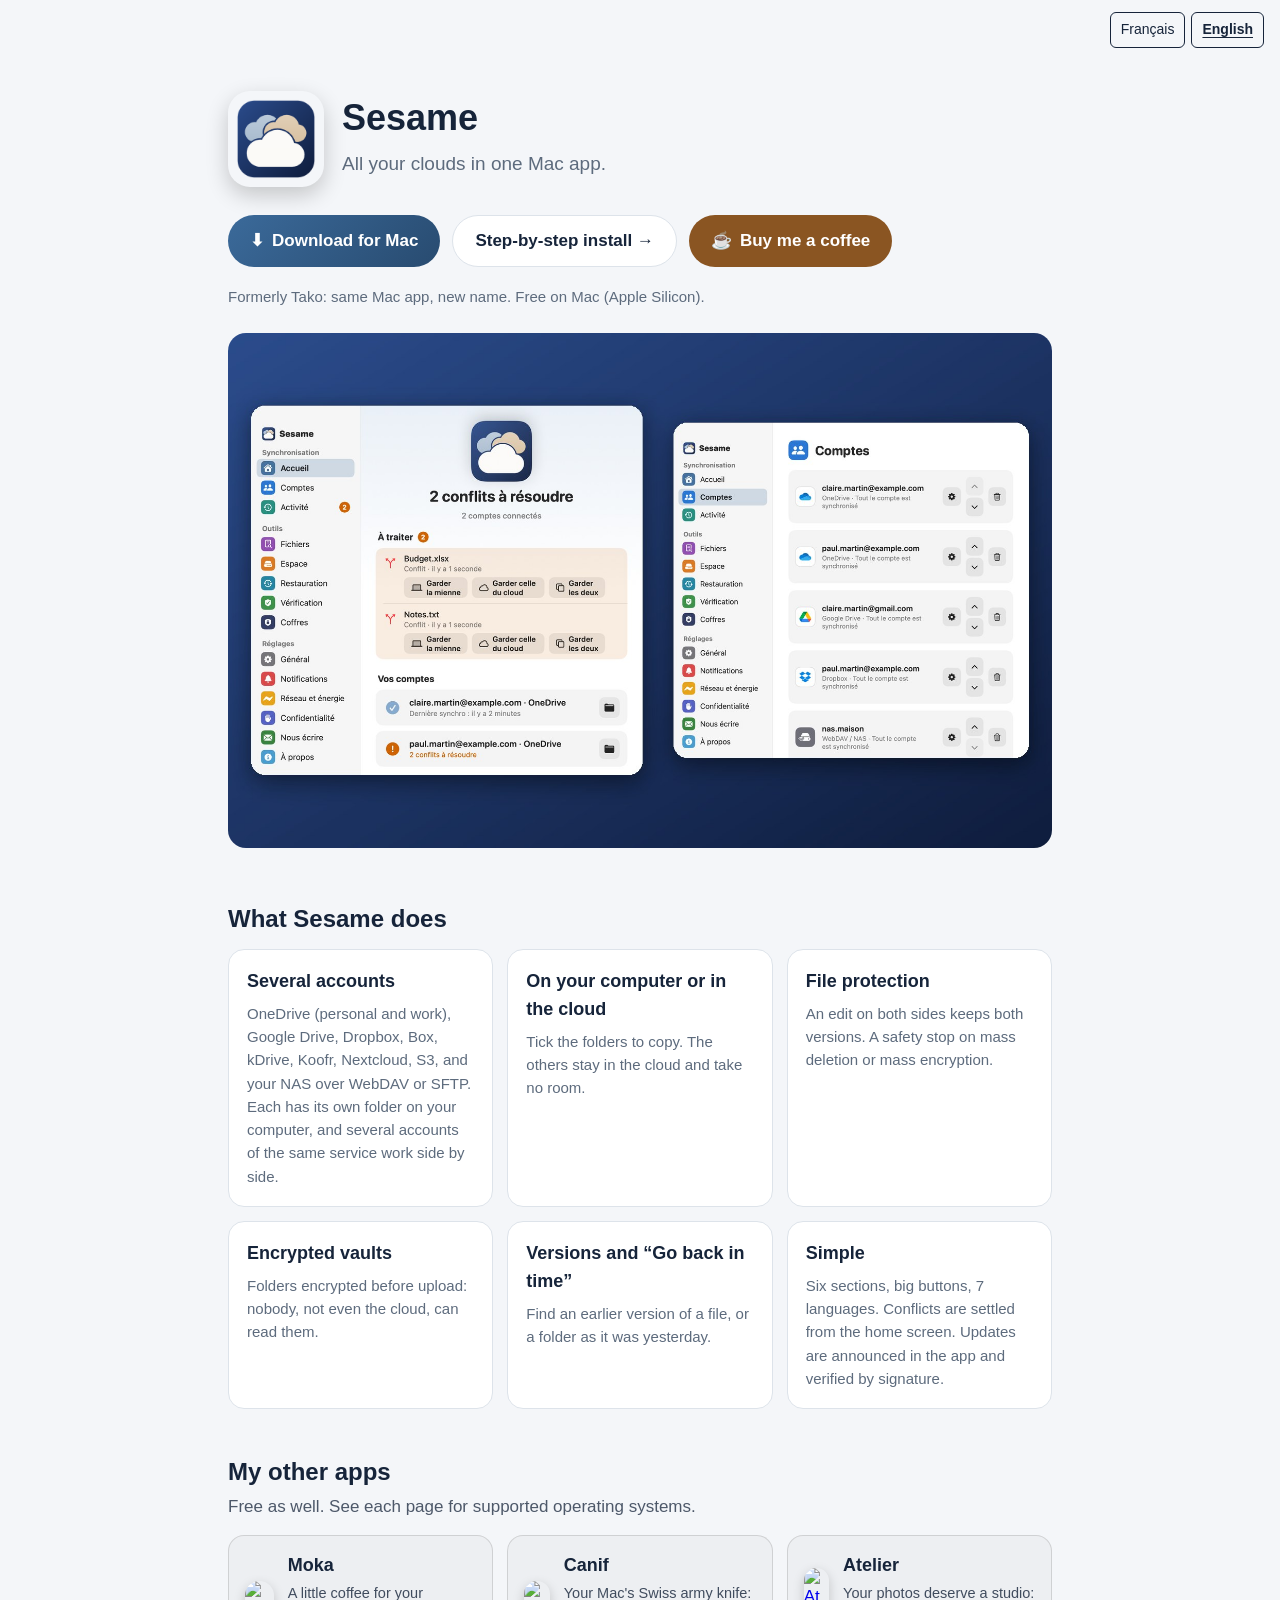
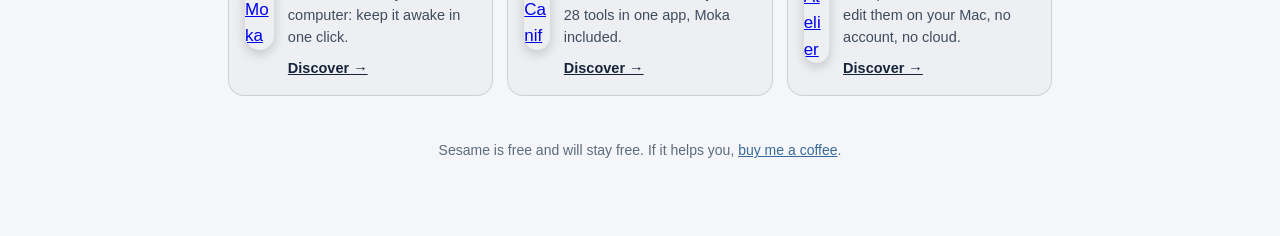
==== commit ef49aca1: "Limit public Sesame site to macOS" ====
--- a/index.html
+++ b/index.html
@@ -39,17 +39,15 @@
   <div style="display:flex;gap:18px;align-items:center;flex-wrap:wrap">
     <img src="icon.png?v=20261104n" alt="Sesame" width="96" height="96" style="border-radius:22px;box-shadow:0 8px 22px rgba(0,0,0,.2)">
     <div><h1>Sesame</h1>
-      <p class="tag lang-fr">Tous vos clouds dans une application multi-OS.</p><p class="tag lang-en">All your clouds in one cross-platform app.</p></div>
+      <p class="tag lang-fr">Tous vos clouds dans une application pour Mac.</p><p class="tag lang-en">All your clouds in one Mac app.</p></div>
   </div>
   <div class="btns">
     <a class="btn" href="https://github.com/xavier38/sesame/releases/latest/download/Sesame.zip">⬇︎ <span class="lang-fr">Télécharger pour Mac</span><span class="lang-en">Download for Mac</span></a>
     <a class="btn plain" href="installation.html"><span class="lang-fr">Installer pas à pas →</span><span class="lang-en">Step-by-step install →</span></a>
-    <a class="btn plain" href="linux.html"><span class="lang-fr">Télécharger pour Linux</span><span class="lang-en">Download for Linux</span></a>
-    <a class="btn plain" href="windows.html"><span class="lang-fr">Télécharger pour Windows</span><span class="lang-en">Download for Windows</span></a>
     <a class="btn cafe" href="cafe.html">☕ <span class="lang-fr">Offrez-moi un café</span><span class="lang-en">Buy me a coffee</span></a>
   </div>
-  <p class="tag lang-fr" style="font-size:15px">Anciennement Tako : même application multi-OS, nouveau nom. Gratuite sur Mac (Apple Silicon), Linux (Ubuntu et Debian) et Windows 10/11 64 bits.</p>
-  <p class="tag lang-en" style="font-size:15px">Formerly Tako: same cross-platform app, new name. Free on Mac (Apple Silicon), Linux (Ubuntu and Debian), and 64-bit Windows 10/11.</p>
+  <p class="tag lang-fr" style="font-size:15px">Anciennement Tako : même application pour Mac, nouveau nom. Gratuite sur Mac (Apple Silicon).</p>
+  <p class="tag lang-en" style="font-size:15px">Formerly Tako: same Mac app, new name. Free on Mac (Apple Silicon).</p>
   <img class="promo" src="promo.jpg?v=20261104n" alt="Sesame sur macOS : accueil, conflits et choix des dossiers à copier">
 
   <h2 class="lang-fr">Ce que fait Sesame</h2><h2 class="lang-en">What Sesame does</h2>
